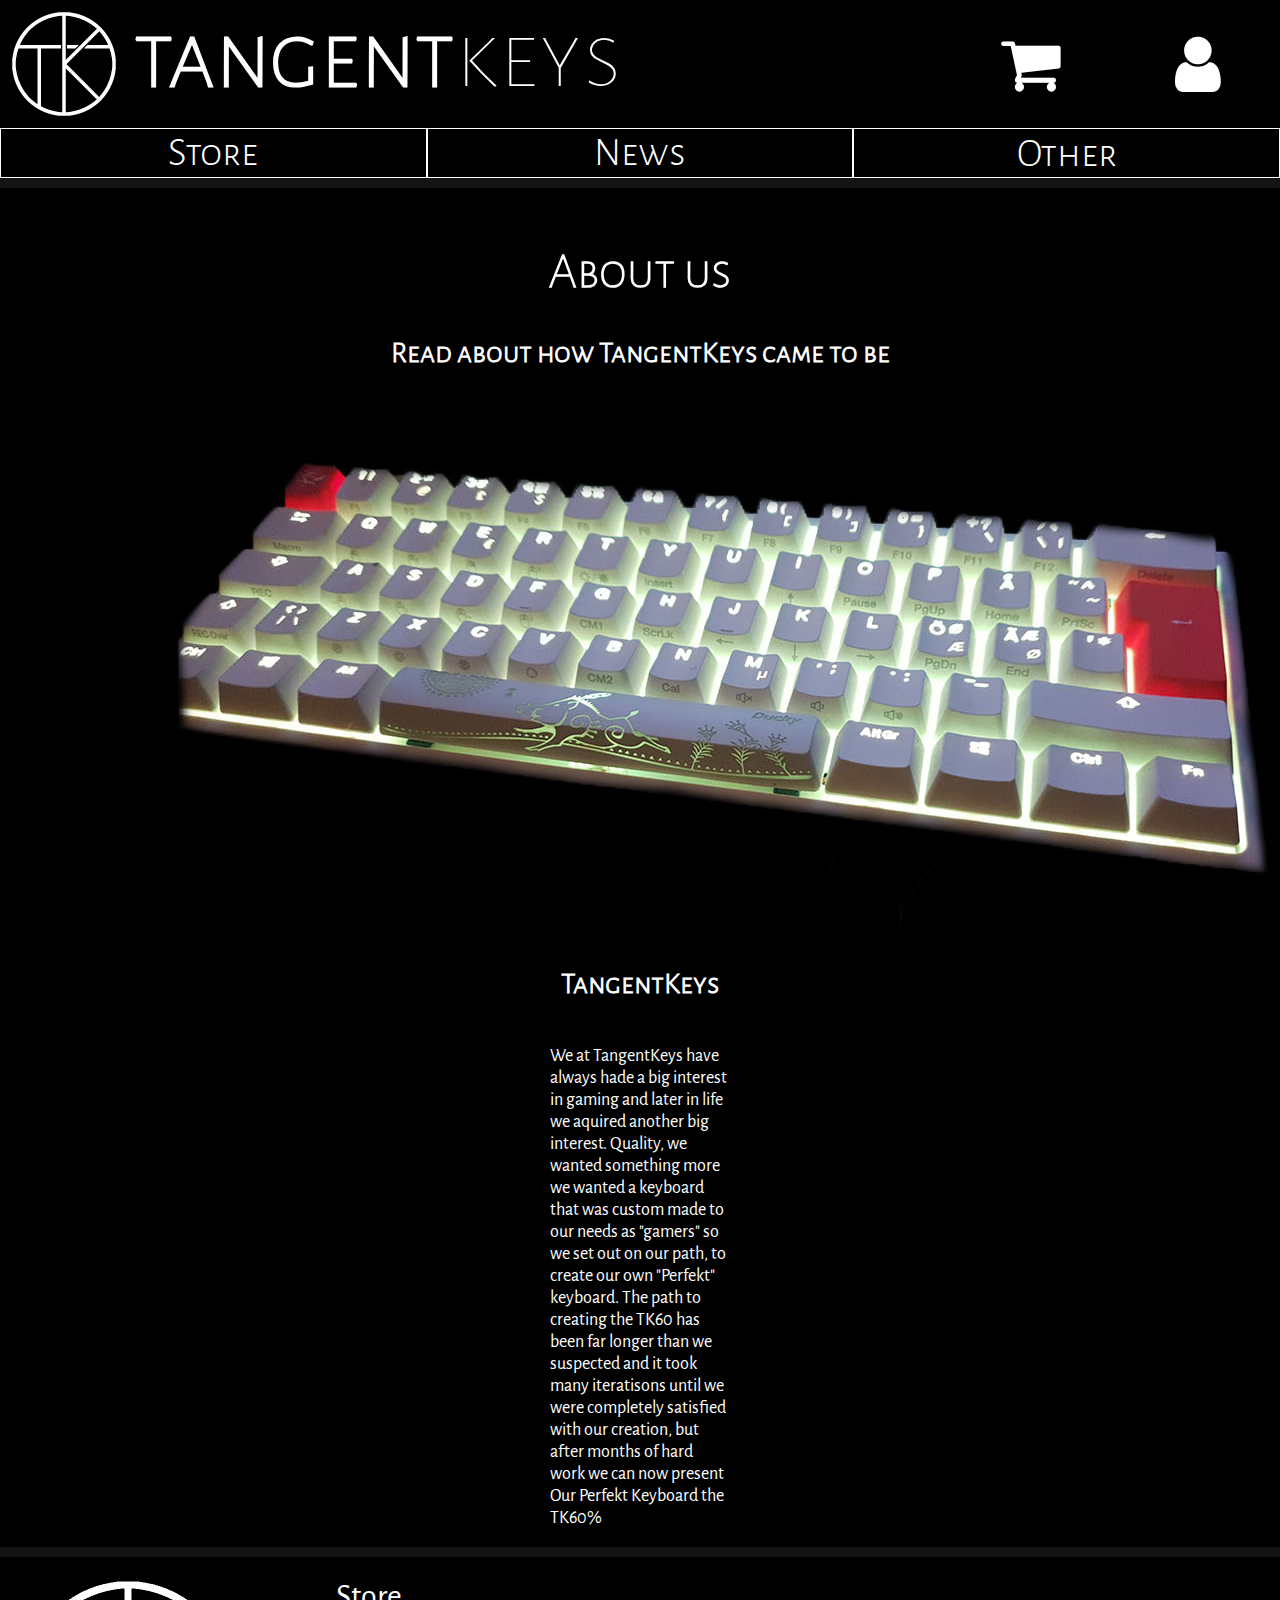
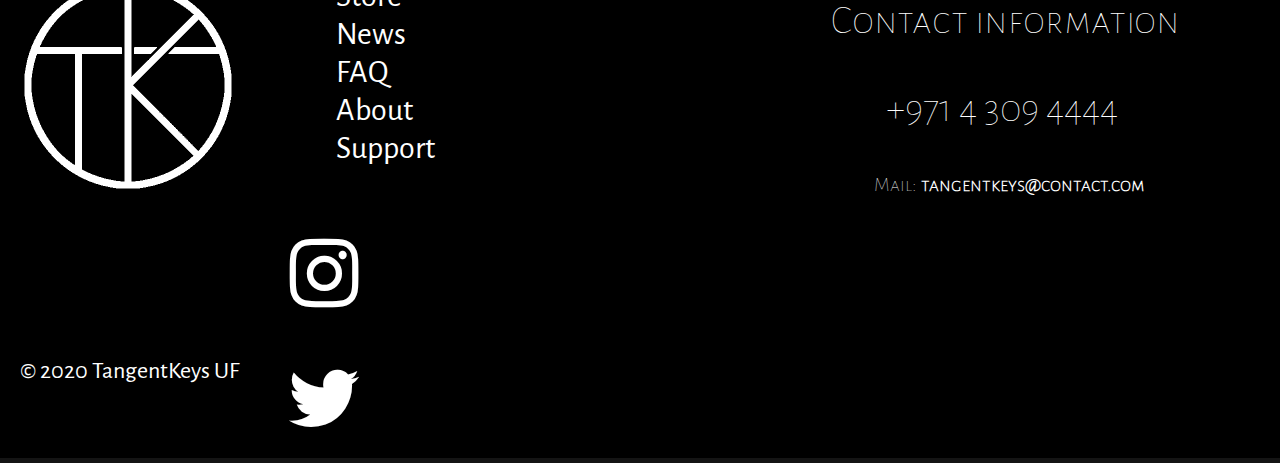
==== about-us.html @ d29b8025 "ygyluyujfv" ====
<!DOCTYPE html>
<html lang="sv">
    <head>
        <meta charset="UTF-8">
        <meta content="Custom made, high quality keyboards" name="keyboard, gaming, 60%, mechanical keyboard">
        <link rel="stylesheet" type="text/css" href="style.css">
        <link rel="stylesheet" href="https://cdnjs.cloudflare.com/ajax/libs/font-awesome/4.7.0/css/font-awesome.min.css">
		<link rel="ICON" href="favicon.ico" type="image/ico">
        <title>News</title>
    </head>
    <body>
		<header>
			<div class="clearfix">
				<a href="index.html">
				<img id="logo" src="tk.gif" alt="TangentKeys logo">
				<span class="name">
					<b>tangent</b>keys
				</span>
				</a>
				<div class="user-navigation">
					<a href="cart-empty.html"><i style="width: 150px" class="fa fa-shopping-cart fa-4x"></i></a>
					<a href="login.html"><i style="width: 100px" class="fa fa-user fa-4x"></i></a>
				</div>
			</div>
			<div class="navmenu">	
				<ul>
					<a href="store.html"><li class="button">Store</li></a>
					<a href ="news.html"><li class="button">News</li></a>
					<div class="dropdown">
						<button class="dropbtn">Other</button>
						<div class="dropdown-content">
							<a href="faq.html">FAQ</a>
							<a href="about-us.html">About</a>
							<a href="support.html">Support</a>
						</div>
					</div>
				</ul>
			</div>
		</header>
		<main>
			<div class="clearfix">
					<h1 class="h1_news">About us</h1>
					<h2>Read about how TangentKeys came to be</h2>
					<a href="product.html"><img id="main_product" src="img3.jpg" alt="två tk60% tangentbord bredvid varandra"></a>
                <div class=about_us_content>
                    <h2>
                        TangentKeys
                    </h2>
                    <p>
                        We at TangentKeys have always hade a big interest in gaming and later in life we aquired another big interest. Quality, we wanted something more
                        we wanted a keyboard that was custom made to our needs as "gamers" so we set out on our path, to create our own "Perfekt" keyboard. The path to creating the TK60
                        has been far longer than we suspected and it took many iteratisons until we were completely satisfied with our creation, but after months of hard work we can now present
                        Our Perfekt Keyboard the TK60% 
                    </p>
                </div>

			</div>
		</main>
		<footer>
			<div class="clearfix">
				<div class="footer_info">
				<p>Contact information</p>
				<p style="padding-left: 55px;">+971 4 309 4444</p>
				<a href="mailto:Tangentkeys@contact.com" class="footer_mail"> Mail: <b>tangentkeys@contact.com</b></a>
			</div>
				<a href="index.html"><img id="footer_logo" src="tk.gif" alt="TangentKeys logo"></a>
				<div class="social-media">
					<a href="https://instagram.com/tangentkeys" target="blank" class="fa fa-instagram fa-5x"></a>
					<a href="https://twitter.com/tangentkeys" target="blank" class="fa fa-twitter fa-5x"></a>
				</div>
				<div class="vertical-menu">
					<a style="margin-top: 20px" href="store.html" class="active">Store</a>
					<a href="news.html">News</a>
					<a href="faq.html">FAQ</a>
					<a href="about-us.html">About</a>
					<a href="support.html">Support</a>

					
				</div>
				<p class="footer_name">
					© 2020 TangentKeys UF
				<p>
			</div>
        </footer>
    </body>
</html>
---- style.css ----
@font-face {
	font-family: Alegreya Sans;
	src: url(AlegreyaSans-Regular.ttf);
}

@font-face {
	font-family: Alegreya Sans SC Thin;
	src: url(AlegreyaSansSC-Thin.ttf);
}

@font-face {
	font-family: Alegreya Sans SC Light;
	src: url(AlegreyaSansSC-Light.ttf);
}

@keyframes in {
	from {
		right: 0%;
	}
	to {
		right: 100%;
	}
}

@keyframes ut {
	from {
		left: 100%;
	}
	to {
		left: 0%;
	}
}

#bildspel {
	  position: relative;
	  width: 100%;
	  height: 1000px;
	  overflow-x: hidden;
	  z-index: -1;
	  pointer-events: none;
}

#bild {
	width: inherit;
	height: inherit;
	position: absolute;
	animation-name: in;
	animation-duration: 1s;
	animation-play-state: paused;
	animation-iteration-count: infinite;
	animation-timing-function: ease-in-out;
	background-image: url('bilder/bildspel/img0.jpg');
	pointer-events: none;
	background-size: contain;
	background-repeat: no-repeat;
}
#nybild {
	width: inherit;
	height: inherit;
	position: absolute;
	animation-name: ut;
	animation-duration: 1s;
	animation-play-state: paused;
	animation-iteration-count: infinite;
	animation-timing-function: ease-in-out;
	background-image: url('bilder/bildspel/img1.jpg');
	pointer-events: none;
	background-size: contain;
	background-repeat: no-repeat;
}

#buttons {
	position: relative;
	z-index: 1;
	width: 100%;
	height: inherit;
	font-size: 200px;
	
}

.fa-chevron-right, .fa-chevron-left {
	position: absolute;
	color: rgba(80, 80, 80, 0.5);
	top: 1em;
}

.fa-chevron-right {
	right: 0%;
}


.fa-chevron-right:hover, .fa-chevron-left:hover, .fa-chevron-down:hover {
	color: white;
}

.fa-chevron-left {
	left: 0%;
}

.user-navigation {
	float: right;
	margin-top: 12px;
	margin-right: 12px;
}

.dropbtn {
	font-family: Alegreya Sans SC Light;
	background-color: black;
	color: white;
	font-size: 2.5em;
	border: none;
	width: 100%;
	box-sizing: border-box;
	border: 1px solid white;
	transition-duration: 0.4s;
	height: 50px;
}

.dropdown {
  position: relative;
  display: inline-block;
  width: 33.33%;
  z-index: 1;
  top: 0px;
}

.dropdown-content {
  visibility: hidden;
  width: 100%;
  position: absolute;
  background-color: rgba(0, 0, 0, 0);
  top: 0%;
  z-index: -1;
  transition-duration: 0.2s;
}

.dropdown-content a {
  color: black;
  padding: 12px 16px;
  text-decoration: none;
  display: block;
}

.dropdown-content a:hover {
	background-color: black;
	color: white;
}

.dropdown:hover .dropdown-content {
	visibility: visible;
	transition-duration: 0.2s;
	top: 100%;
	background-color: #f1f1f1;
	z-index: -1;
}

.dropbtn:hover + .dropdown-content a {
	color: black;
	transition-duration: 0.2s;
}

.dropdown:hover .dropbtn {
	background-color: white;
	color: black;
	box-sizing: border-box;
	border: 1px solid black;
}

ul {
	list-style-type: none;
	margin: 0;
	padding: 0;
}

li {
    display: inline;
    user-select: none;
}

.vertical-menu {
	display: inline;
	margin: 0;
}

.vertical-menu a {
	display: block;
	text-decoration: none;
	color: white;
	font-size: 2em;
	width: 500px;
}
.vertical-menu a:hover{
	text-decoration: underline;
}

.footer_name {
	font-size: 1.5em;
	margin-left: 20px;
	float: left;
	clear: left;
}

.footer-links {
	float: left; 
	width: 30%;
	margin-left: 15px;
}

.info {
	background-color: black;
	height: 320px;
}

.fa {
	padding: 20px;
	font-size: 10px;
	width: 200px;
	text-align: center;
	text-decoration: none;
	transition-duration: 0.4s;
}

.fa-twitter:hover, .fa-instagram:hover, .fa-shopping-cart:hover, .fa-user:hover {
	color: black;
	background-color: white;
}

.fa-twitter {
	background: black;
	color: white;
	width: 80px;
	float: right;
	clear: none;
	margin-right: 70%;
	margin-top: 5px;
}

.fa-instagram {
	background: black;
	color: white;
	width: 80px; 
	float: right;
	clear: none;
	margin-right: 70%;
}

.h1_news {
	font-family: Alegreya Sans SC Thin;
	color: white;
	text-align: center;
	padding-top: 20px;
	font-size: 50px;
}
.h1_login {
	font-family: Alegreya Sans SC thin;
	color: white;
	text-align: center;
	font-size: 34px;
	margin-top: -10px;
}

h2 {
	color: white;
	text-align: center;
	font-family: Alegreya Sans SC Light;
	font-size: 30px;
	padding-top: 0px;
}
.body_text {
	font-family: Alegreya Sans SC Light;
	text-align: left;
	font-size: 24px;
	margin-left: 500px;
	margin-right: 500px;

}

html {
	
}

body {
	max-width: 1920px;
	margin: 0 auto;
	background-color: #141414;
	font-family: Alegreya Sans;
}

footer {
	padding-top: 10px;
	padding-bottom: 5px;
	clear: both;
}

main {
	padding-top: 10px;
	text-align: center;
}

#logo {
	float: left;
	height: 128px;
}

#footer_logo {
	float: left;
	height: 256px;
	padding-right: 80px;
}
.footer_info {
	font-size: 40px;
	font-family: Alegreya Sans SC Thin;
	float: Right;
	padding-right: 100px;
}
.footer_mail {
	font-size: 20px;
	font-family: Alegreya Sans SC Thin;
	float: Right;
	clear: left;
	padding-right: 10%;
}

.FAQ_text {
	text-align: left;
	margin-left: 600px;
}

.FAQ_text h3{
	color: lightblue;
	margin-bottom: -10px;
	text-align: left;
}

.FAQ_text a:hover{
	text-decoration: underline;
	color: #ffc107;
	font-weight: bold;
}

.name {
	position: relative;
	font-size: 6em;
	font-family: Alegreya Sans SC Thin;
	padding-left: 5px;
}

.clearfix a {
	text-decoration: none;
	color: white;
}

.clearfix {
	overflow: auto;
	color: white;
	background-color: black;
}

.creat_account_menu {
	overflow: auto;
	color: #fff;
	background-color: #000;
	width: 320px;
	height: 650px;
	top: 60%;
	left: 42%;
	position: relative;
}

.creat_account_menu input{
	width: 80%;
	margin-bottom: 20px;
}
.creat_account_menu p {
	text-align: left;
	padding-left: 30px;
	font-size: 20px;
	margin-bottom: 0px;
	font-family: Alegreya Sans SC thin;
	font-weight: bold;
	color: white;
}

.creat_account_menu input[type="text"], input[type="password"] {
	border: none;
	border-bottom: 1px solid #fff;
	background: transparent;
	outline: none;
	height: 30px;
	font-size: 16px;
}

.creat_account_menu input[type="submit"] {
	border: none;
	outline: none;
	height: 30px;
	background: #fb2525;
	color: #fff;
	font-size: 18px;
	border-radius: 20px;
}

.creat_account_menu input[type="submit"]:hover {
	cursor: pointer;
}

.creat_account_menu a {
	text-decoration: none;
	font-size: 15px;
	line-height: 20px;
	color: darkgrey;
	text-align: center;
}

.creat_account_menu a:hover {
	color: #ffc107;
}

.login_menu {
	overflow: auto;
	color: #fff;
	background-color: #000;
	width: 320px;
	height: 440px;
	top: 60%;
	left: 42%;
	position: relative;
}
.login_menu p {
	text-align: left;
	padding-left: 30px;
	font-size: 20px;
	margin-bottom: 0px;
	font-family: Alegreya Sans SC thin;
	font-weight: bold;
	color: white;
}

.login_menu input {
	width: 80%;
	margin-bottom: 20px;
}

.login_menu input[type="text"], input[type="password"] {
	border: none;
	border-bottom: 1px solid #fff;
	background: transparent;
	outline: none;
	height: 30px;
	font-size: 16px;
}

.login_menu input[type="submit"] {
	border: none;
	outline: none;
	height: 30px;
	background: #fb2525;
	color: #fff;
	font-size: 18px;
	border-radius: 20px;
}

.login_box input[type="submit"]:hover {
	cursor: pointer;
}

.login_menu a {
	text-decoration: none;
	font-size: 15px;
	line-height: 20px;
	color: darkgrey;
	text-align: center;
}

.login_menu a:hover {
	color: #ffc107;
}

.avatar {
	width: 100px;
	height: 100px;
	border-radius: 50%;
	position: relative;
	top: -50px;
	left: calc(50%-50px);
}

.button {
	float: left;
	width: 33.33%;
	color: white;
	background-color: black;
	text-align: center;
	box-sizing: border-box;
	border: 1px solid white;
	font-size: 2.5em;
	font-family: Alegreya Sans SC Light;
	transition-duration: 0.4s;
}

.button:hover {
	color: black;
	background-color: white;
	box-sizing: border-box;
	border: 1px solid black;
}

.about_us_content p {
	float: left;
	text-align: left;
	margin-left: 550px;
	margin-right: 550px;
	font-size: 18px;
}
.navmenu:after {
	content: "";
	display: table;
	clear: both;
}

.add-to-cart-button {
	font-size: 3em;
	background-color: darkgreen;
	color: greenyellow;
	font-family: Alegreya Sans SC;
	border: 0px;
	transition-duration: 0s;
}

.add-to-cart-button:hover {
	background-color: green;
	cursor: pointer;
}

.fa-cart-plus {
	padding: 5px;
}
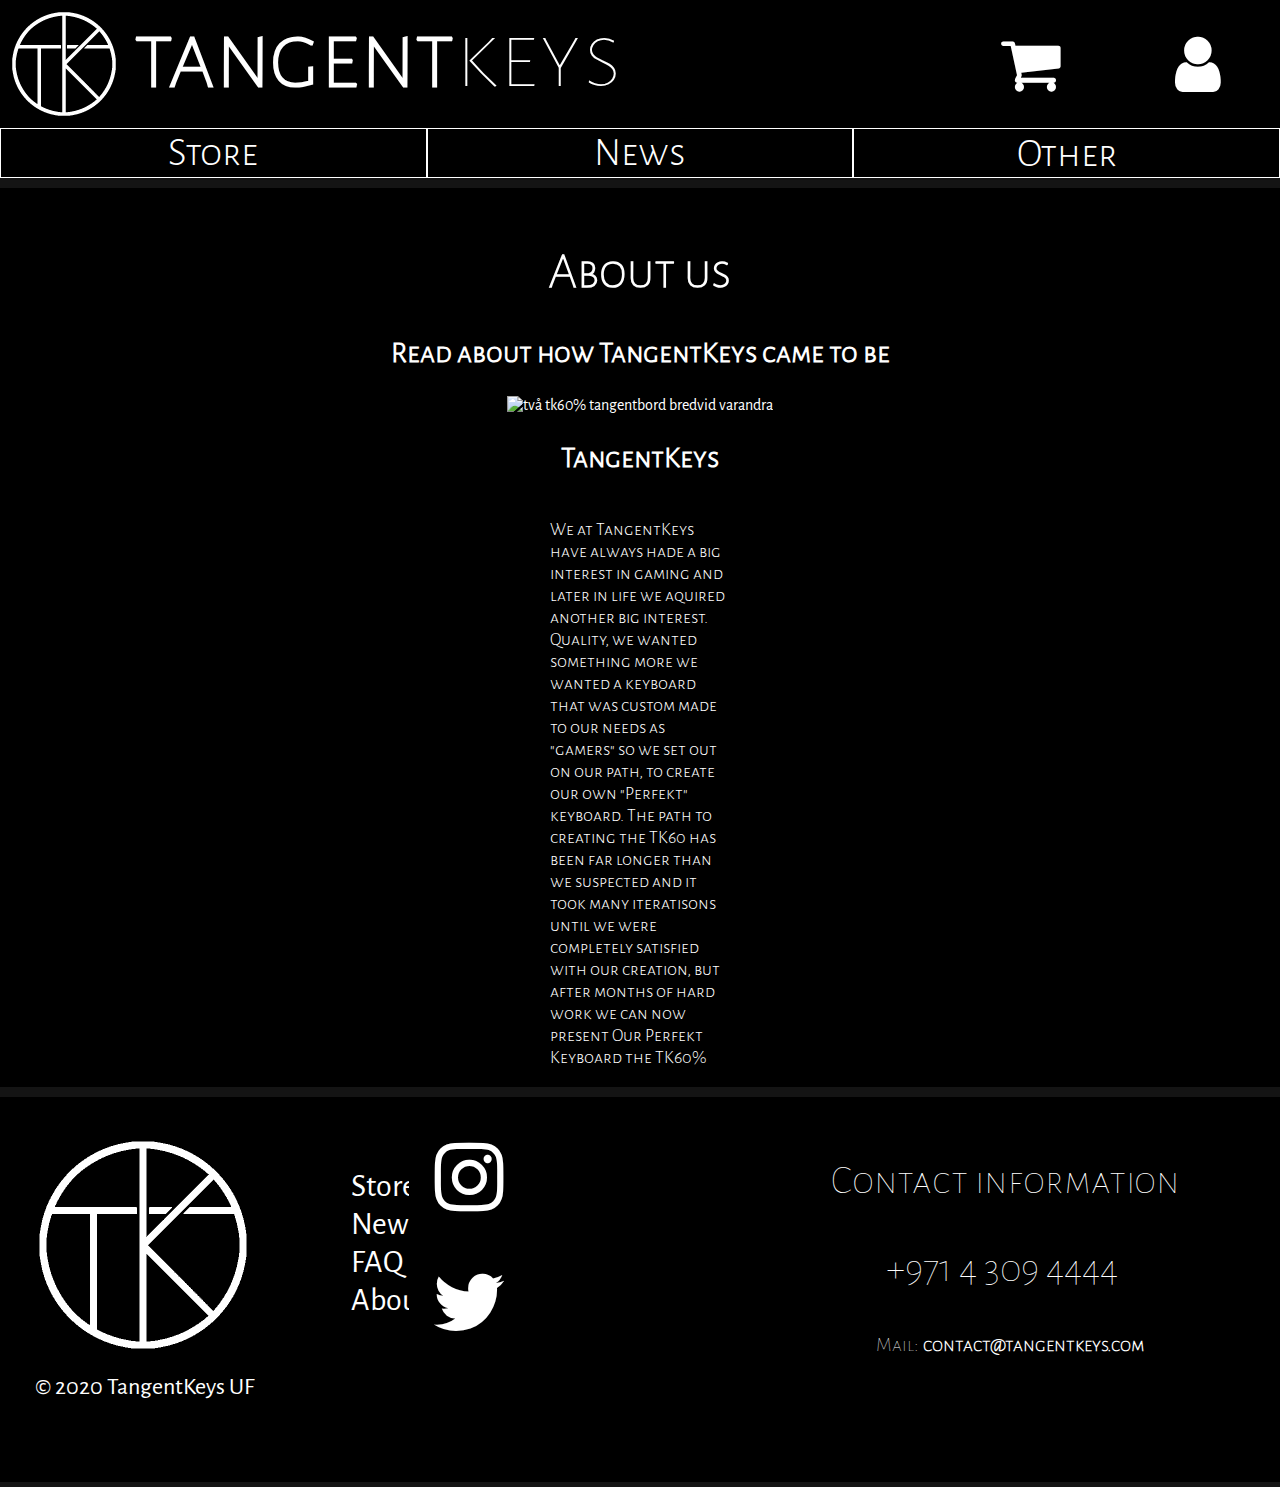
==== commit 986b7d72: "added final header and footer to all pages" ====
--- a/about-us.html
+++ b/about-us.html
@@ -9,7 +9,7 @@
         <title>News</title>
     </head>
     <body>
-		<header>
+        <header>
 			<div class="clearfix">
 				<a href="index.html">
 				<img id="logo" src="tk.gif" alt="TangentKeys logo">
@@ -31,12 +31,11 @@
 						<div class="dropdown-content">
 							<a href="faq.html">FAQ</a>
 							<a href="about-us.html">About</a>
-							<a href="support.html">Support</a>
 						</div>
 					</div>
 				</ul>
 			</div>
-		</header>
+        </header>
 		<main>
 			<div class="clearfix">
 					<h1 class="h1_news">About us</h1>
@@ -56,31 +55,28 @@
 
 			</div>
 		</main>
-		<footer>
-			<div class="clearfix">
-				<div class="footer_info">
-				<p>Contact information</p>
-				<p style="padding-left: 55px;">+971 4 309 4444</p>
-				<a href="mailto:Tangentkeys@contact.com" class="footer_mail"> Mail: <b>tangentkeys@contact.com</b></a>
-			</div>
-				<a href="index.html"><img id="footer_logo" src="tk.gif" alt="TangentKeys logo"></a>
-				<div class="social-media">
+        <footer>
+			<div id="footer-wrapper" class="clearfix">
+				<div class="footer-links">
+					<a href="index.html"><img id="footer_logo" src="tk.gif" alt="TangentKeys logo"></a>
+					<span class="footer_name">© 2020 TangentKeys UF</span>
+					<span class="vertical-menu">
+						<a style="margin-top: 50px" href="store.html" class="active">Store</a>
+						<a href="news.html">News</a>
+						<a href="faq.html">FAQ</a>
+						<a href="about-us.html">About</a>
+					</span>
+				</div>
+				<div class="footer-links">
 					<a href="https://instagram.com/tangentkeys" target="blank" class="fa fa-instagram fa-5x"></a>
 					<a href="https://twitter.com/tangentkeys" target="blank" class="fa fa-twitter fa-5x"></a>
 				</div>
-				<div class="vertical-menu">
-					<a style="margin-top: 20px" href="store.html" class="active">Store</a>
-					<a href="news.html">News</a>
-					<a href="faq.html">FAQ</a>
-					<a href="about-us.html">About</a>
-					<a href="support.html">Support</a>
-
-					
+				<div class="footer_info">
+					<p>Contact information</p>
+					<p style="padding-left: 55px;">+971 4 309 4444</p>
+					<a href="mailto:Tangentkeys@contact.com" class="footer_mail"> Mail: <b>contact@tangentkeys.com</b></a>
 				</div>
-				<p class="footer_name">
-					© 2020 TangentKeys UF
-				<p>
 			</div>
-        </footer>
+		</footer>
     </body>
 </html>--- a/style.css
+++ b/style.css
@@ -31,10 +31,19 @@
 	}
 }
 
+#slideshow-wrapper:hover {
+	cursor: pointer;
+	text-decoration: underline;
+}
+
+#slideshow-wrapper {
+	height: 800px;
+}
+
 #bildspel {
 	  position: relative;
 	  width: 100%;
-	  height: 1000px;
+	  height: 800px;
 	  overflow-x: hidden;
 	  z-index: -1;
 	  pointer-events: none;
@@ -71,6 +80,7 @@
 
 #buttons {
 	position: relative;
+	top: 80px;
 	z-index: 1;
 	width: 100%;
 	height: inherit;
@@ -82,6 +92,7 @@
 	position: absolute;
 	color: rgba(80, 80, 80, 0.5);
 	top: 1em;
+	cursor: pointer;
 }
 
 .fa-chevron-right {
@@ -189,7 +200,7 @@
 	font-size: 2em;
 	width: 500px;
 }
-.vertical-menu a:hover{
+.vertical-menu a:hover, #back-to-shopping:hover{
 	text-decoration: underline;
 }
 
@@ -267,7 +278,7 @@
 	padding-top: 0px;
 }
 .body_text {
-	font-family: Alegreya Sans SC Light;
+	font-family: Alegreya Sans;
 	text-align: left;
 	font-size: 24px;
 	margin-left: 500px;
@@ -290,6 +301,11 @@
 	padding-top: 10px;
 	padding-bottom: 5px;
 	clear: both;
+}
+
+#footer-wrapper {
+	padding-bottom: 80px; 
+	padding-top: 20px;
 }
 
 main {
@@ -508,6 +524,7 @@
 .about_us_content p {
 	float: left;
 	text-align: left;
+	font-family: Alegreya Sans SC Light;
 	margin-left: 550px;
 	margin-right: 550px;
 	font-size: 18px;
@@ -518,7 +535,7 @@
 	clear: both;
 }
 
-.add-to-cart-button {
+#add-to-cart-button {
 	font-size: 3em;
 	background-color: darkgreen;
 	color: greenyellow;
@@ -527,7 +544,7 @@
 	transition-duration: 0s;
 }
 
-.add-to-cart-button:hover {
+#add-to-cart-button:hover {
 	background-color: green;
 	cursor: pointer;
 }
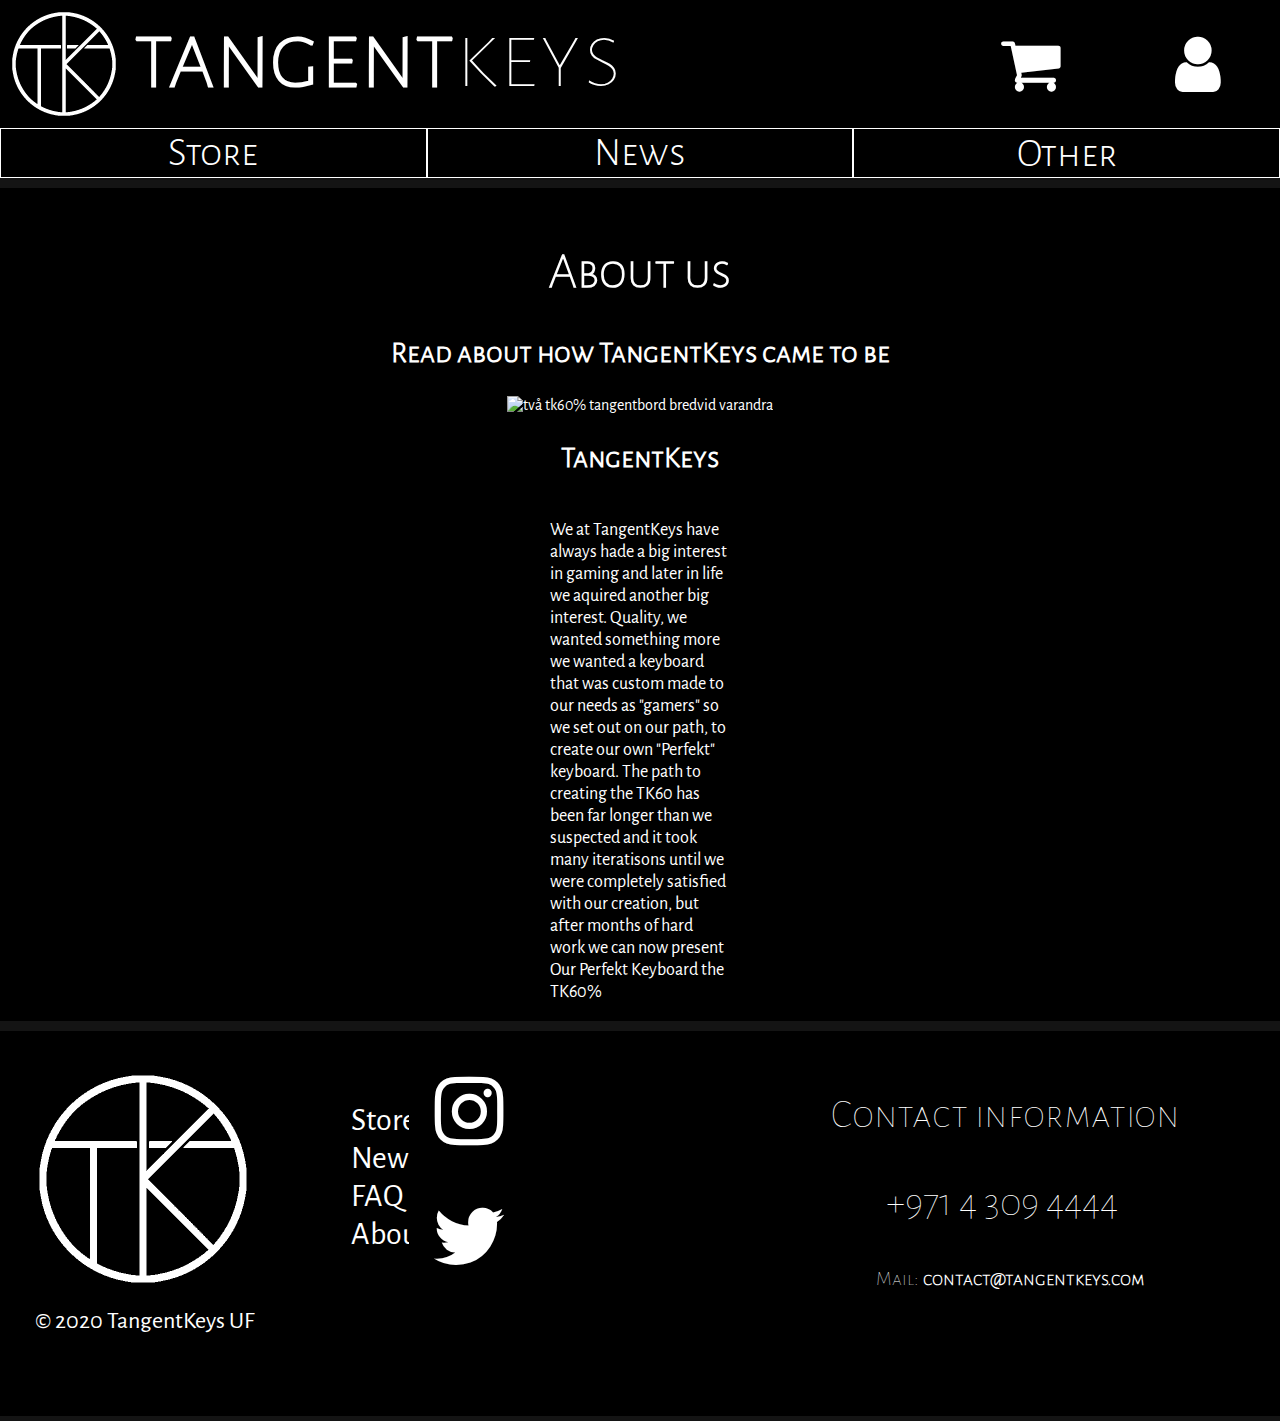
==== commit 5688c587: "solved various validator issues" ====
--- a/about-us.html
+++ b/about-us.html
@@ -1,5 +1,5 @@
 <!DOCTYPE html>
-<html lang="sv">
+<html lang="en">
     <head>
         <meta charset="UTF-8">
         <meta content="Custom made, high quality keyboards" name="keyboard, gaming, 60%, mechanical keyboard">
@@ -24,16 +24,16 @@
 			</div>
 			<div class="navmenu">	
 				<ul>
-					<a href="store.html"><li class="button">Store</li></a>
-					<a href ="news.html"><li class="button">News</li></a>
-					<div class="dropdown">
-						<button class="dropbtn">Other</button>
-						<div class="dropdown-content">
-							<a href="faq.html">FAQ</a>
-							<a href="about-us.html">About</a>
-						</div>
+					<li class="button" onclick="location.href='store.html'">Store</li>
+					<li class="button" onclick="location.href='news.html'">News</li>
+				</ul>
+				<div class="dropdown">
+					<button class="dropbtn">Other</button>
+					<div class="dropdown-content">
+						<a href="faq.html">FAQ</a>
+						<a href="about-us.html">About</a>
 					</div>
-				</ul>
+				</div>
 			</div>
         </header>
 		<main>
--- a/style.css
+++ b/style.css
@@ -519,12 +519,12 @@
 	background-color: white;
 	box-sizing: border-box;
 	border: 1px solid black;
+	cursor: pointer;
 }
 
 .about_us_content p {
 	float: left;
 	text-align: left;
-	font-family: Alegreya Sans SC Light;
 	margin-left: 550px;
 	margin-right: 550px;
 	font-size: 18px;
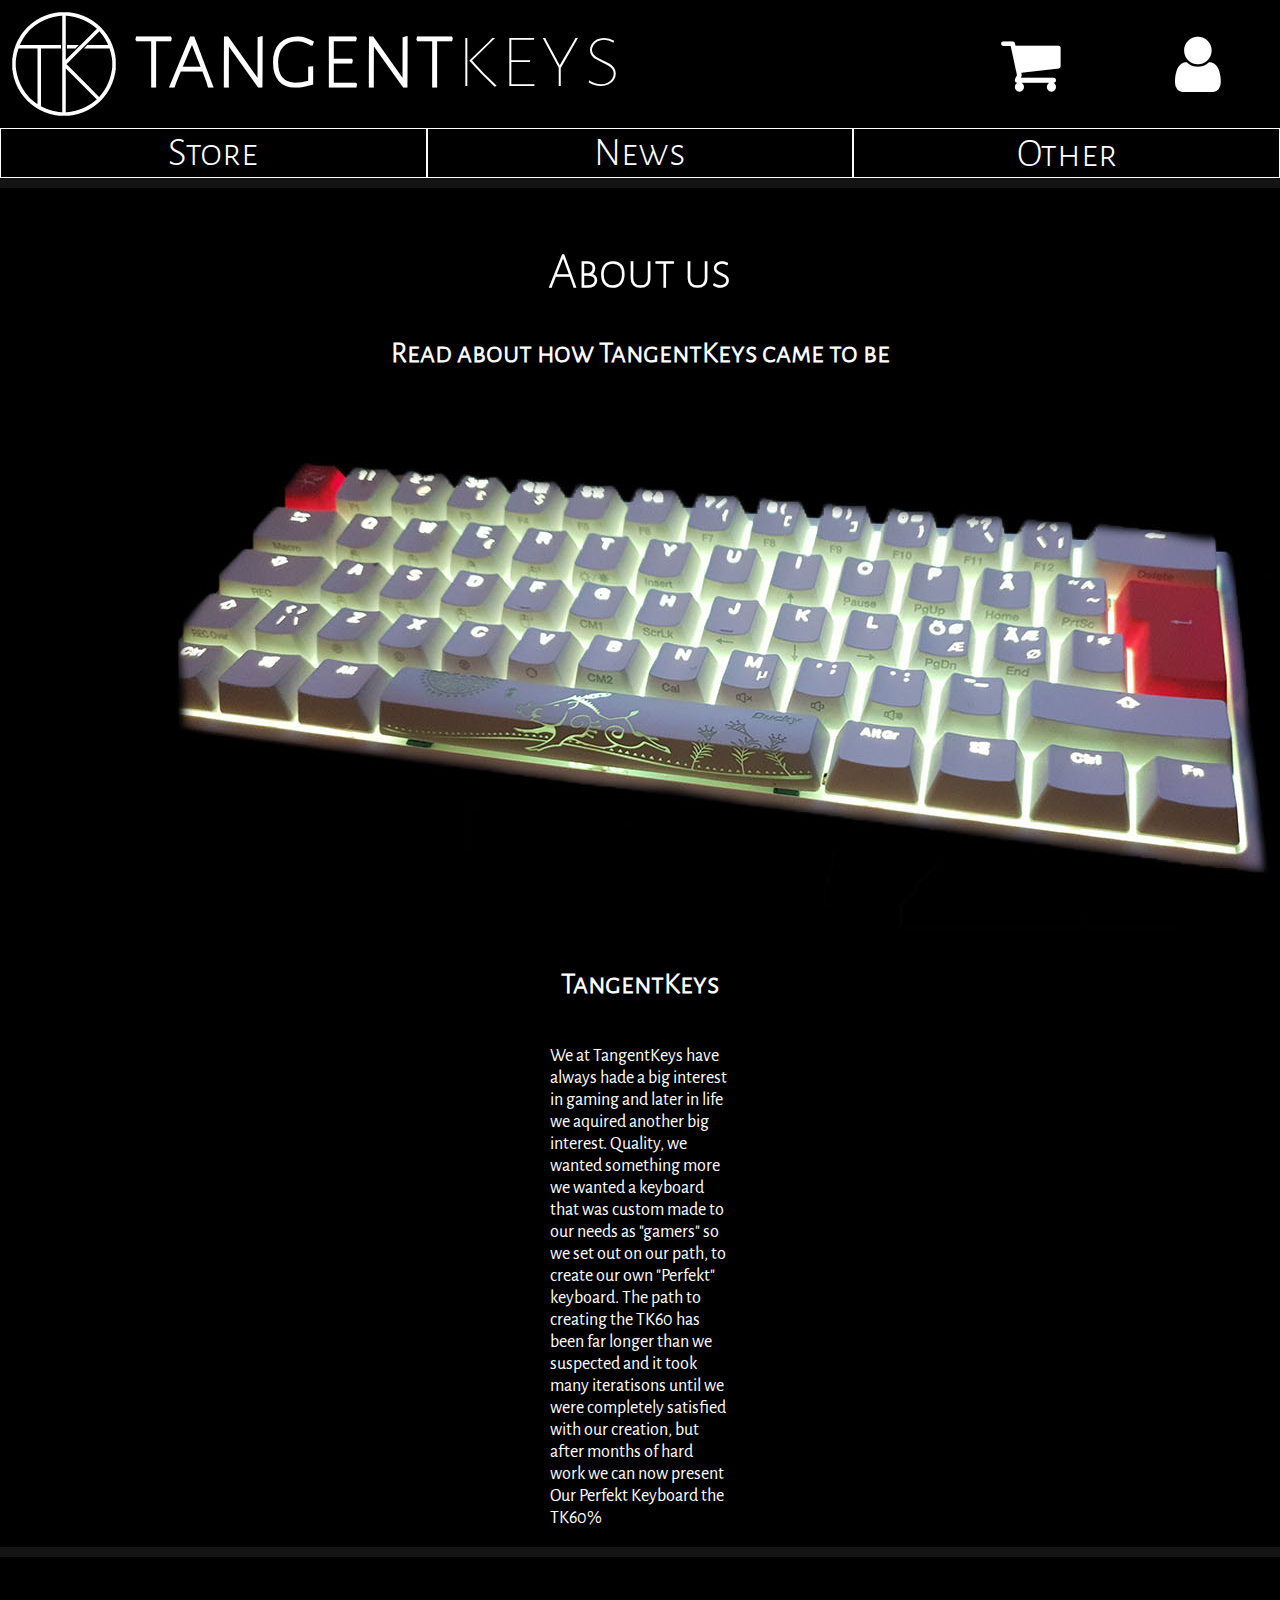
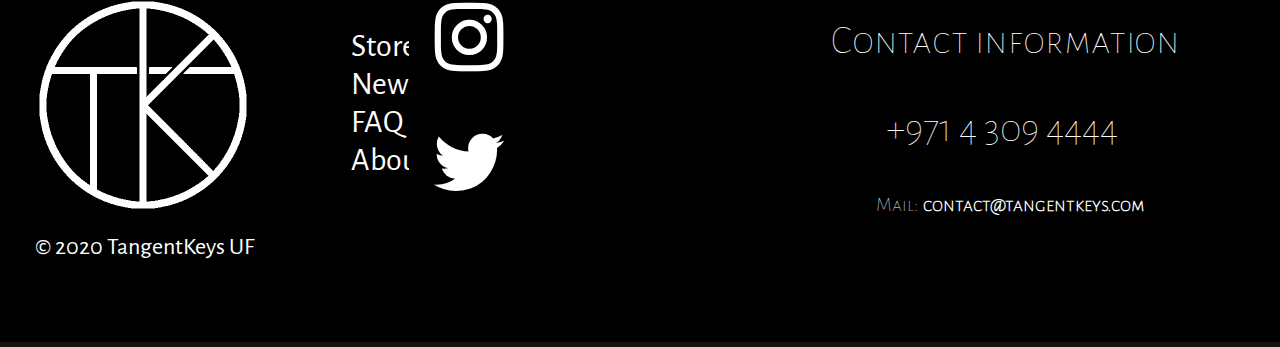
==== commit 2d2a5372: "added folders" ====
--- a/about-us.html
+++ b/about-us.html
@@ -3,16 +3,16 @@
     <head>
         <meta charset="UTF-8">
         <meta content="Custom made, high quality keyboards" name="keyboard, gaming, 60%, mechanical keyboard">
-        <link rel="stylesheet" type="text/css" href="style.css">
+        <link rel="stylesheet" type="text/css" href="css/style.css">
         <link rel="stylesheet" href="https://cdnjs.cloudflare.com/ajax/libs/font-awesome/4.7.0/css/font-awesome.min.css">
-		<link rel="ICON" href="favicon.ico" type="image/ico">
-        <title>News</title>
+		<link rel="ICON" href="bilder/favicon.ico" type="image/ico">
+        <title>TangentKeys</title>
     </head>
     <body>
         <header>
 			<div class="clearfix">
 				<a href="index.html">
-				<img id="logo" src="tk.gif" alt="TangentKeys logo">
+				<img id="logo" src="bilder/tk.gif" alt="TangentKeys logo">
 				<span class="name">
 					<b>tangent</b>keys
 				</span>
@@ -40,7 +40,7 @@
 			<div class="clearfix">
 					<h1 class="h1_news">About us</h1>
 					<h2>Read about how TangentKeys came to be</h2>
-					<a href="product.html"><img id="main_product" src="img3.jpg" alt="två tk60% tangentbord bredvid varandra"></a>
+					<a href="product.html"><img id="main_product" src="bilder/bildspel/img3.jpg" alt="två tk60% tangentbord bredvid varandra"></a>
                 <div class=about_us_content>
                     <h2>
                         TangentKeys
@@ -58,7 +58,7 @@
         <footer>
 			<div id="footer-wrapper" class="clearfix">
 				<div class="footer-links">
-					<a href="index.html"><img id="footer_logo" src="tk.gif" alt="TangentKeys logo"></a>
+					<a href="index.html"><img id="footer_logo" src="bilder/tk.gif" alt="TangentKeys logo"></a>
 					<span class="footer_name">© 2020 TangentKeys UF</span>
 					<span class="vertical-menu">
 						<a style="margin-top: 50px" href="store.html" class="active">Store</a>
--- a/css/style.css
+++ b/css/style.css
@@ -0,0 +1,541 @@
+@font-face {
+	font-family: Alegreya Sans;
+	src: url(../typsnitt/AlegreyaSans-Regular.ttf);
+}
+
+@font-face {
+	font-family: Alegreya Sans SC Thin;
+	src: url(../typsnitt/AlegreyaSansSC-Thin.ttf);
+}
+
+@font-face {
+	font-family: Alegreya Sans SC Light;
+	src: url(../typsnitt/AlegreyaSansSC-Light.ttf);
+}
+
+@keyframes in {
+	from {
+		right: 0%;
+	}
+	to {
+		right: 100%;
+	}
+}
+
+@keyframes ut {
+	from {
+		left: 100%;
+	}
+	to {
+		left: 0%;
+	}
+}
+
+#slideshow-wrapper:hover {
+	cursor: pointer;
+	text-decoration: underline;
+}
+
+#slideshow-wrapper {
+	height: 800px;
+}
+
+#bildspel {
+	  position: relative;
+	  width: 100%;
+	  height: 800px;
+	  overflow-x: hidden;
+	  z-index: -1;
+	  pointer-events: none;
+}
+
+#bild {
+	width: inherit;
+	height: inherit;
+	position: absolute;
+	animation-name: in;
+	animation-duration: 1s;
+	animation-play-state: paused;
+	animation-iteration-count: infinite;
+	animation-timing-function: ease-in-out;
+	background-image: url('../bilder/bildspel/img0.jpg');
+	pointer-events: none;
+	background-size: contain;
+	background-repeat: no-repeat;
+}
+#nybild {
+	width: inherit;
+	height: inherit;
+	position: absolute;
+	animation-name: ut;
+	animation-duration: 1s;
+	animation-play-state: paused;
+	animation-iteration-count: infinite;
+	animation-timing-function: ease-in-out;
+	background-image: url('../bilder/bildspel/img1.jpg');
+	pointer-events: none;
+	background-size: contain;
+	background-repeat: no-repeat;
+}
+
+#buttons {
+	position: relative;
+	top: 80px;
+	z-index: 1;
+	width: 100%;
+	height: inherit;
+	font-size: 200px;
+	
+}
+
+.fa-chevron-right, .fa-chevron-left {
+	position: absolute;
+	color: rgba(80, 80, 80, 0.5);
+	top: 1em;
+	cursor: pointer;
+}
+
+.fa-chevron-right {
+	right: 0%;
+}
+
+
+.fa-chevron-right:hover, .fa-chevron-left:hover, .fa-chevron-down:hover {
+	color: white;
+}
+
+.fa-chevron-left {
+	left: 0%;
+}
+
+.user-navigation {
+	float: right;
+	margin-top: 12px;
+	margin-right: 12px;
+}
+
+.dropbtn {
+	font-family: "Alegreya Sans SC Light";
+	background-color: black;
+	color: white;
+	font-size: 2.5em;
+	border: none;
+	width: 100%;
+	box-sizing: border-box;
+	border: 1px solid white;
+	transition-duration: 0.4s;
+	height: 50px;
+}
+
+.dropdown {
+  position: relative;
+  display: inline-block;
+  width: 33.33%;
+  z-index: 1;
+  top: 0px;
+}
+
+.dropdown-content {
+  visibility: hidden;
+  width: 100%;
+  position: absolute;
+  background-color: rgba(0, 0, 0, 0);
+  top: 0%;
+  z-index: -1;
+  transition-duration: 0.2s;
+}
+
+.dropdown-content a {
+  color: black;
+  padding: 12px 16px;
+  text-decoration: none;
+  display: block;
+}
+
+.dropdown-content a:hover {
+	background-color: black;
+	color: white;
+}
+
+.dropdown:hover .dropdown-content {
+	visibility: visible;
+	transition-duration: 0.2s;
+	top: 100%;
+	background-color: #f1f1f1;
+	z-index: -1;
+}
+
+.dropbtn:hover + .dropdown-content a {
+	color: black;
+	transition-duration: 0.2s;
+}
+
+.dropdown:hover .dropbtn {
+	background-color: white;
+	color: black;
+	box-sizing: border-box;
+	border: 1px solid black;
+}
+
+ul {
+	list-style-type: none;
+	margin: 0;
+	padding: 0;
+}
+
+li {
+    display: inline;
+    user-select: none;
+}
+
+.vertical-menu {
+	display: inline;
+	margin: 0;
+}
+
+.vertical-menu a {
+	display: block;
+	text-decoration: none;
+	color: white;
+	font-size: 2em;
+	width: 500px;
+}
+.vertical-menu a:hover, #back-to-shopping:hover{
+	text-decoration: underline;
+}
+
+.footer_name {
+	font-size: 1.5em;
+	margin-left: 20px;
+	float: left;
+	clear: left;
+}
+
+.footer-links {
+	float: left; 
+	width: 30%;
+	margin-left: 15px;
+}
+
+.info {
+	background-color: black;
+	height: 320px;
+}
+
+.fa {
+	padding: 20px;
+	font-size: 10px;
+	width: 200px;
+	text-align: center;
+	text-decoration: none;
+	transition-duration: 0.4s;
+}
+
+.fa-twitter:hover, .fa-instagram:hover, .fa-shopping-cart:hover, .fa-user:hover {
+	color: black;
+	background-color: white;
+}
+
+.fa-twitter {
+	background: black;
+	color: white;
+	width: 80px;
+	float: right;
+	clear: none;
+	margin-right: 70%;
+	margin-top: 5px;
+}
+
+.fa-instagram {
+	background: black;
+	color: white;
+	width: 80px; 
+	float: right;
+	clear: none;
+	margin-right: 70%;
+}
+
+.h1_news {
+	font-family: "Alegreya Sans SC Thin";
+	color: white;
+	text-align: center;
+	padding-top: 20px;
+	font-size: 50px;
+}
+.h1_login {
+	font-family: "Alegreya Sans SC thin";
+	color: white;
+	text-align: center;
+	font-size: 34px;
+	margin-top: -10px;
+}
+
+h2 {
+	color: white;
+	text-align: center;
+	font-family: "Alegreya Sans SC Light";
+	font-size: 30px;
+	padding-top: 0px;
+}
+.body_text {
+	font-family: "Alegreya Sans";
+	text-align: left;
+	font-size: 24px;
+	margin-left: 500px;
+	margin-right: 500px;
+
+}
+
+body {
+	max-width: 1920px;
+	margin: 0 auto;
+	background-color: #141414;
+	font-family: "Alegreya Sans";
+}
+
+footer {
+	padding-top: 10px;
+	padding-bottom: 5px;
+	clear: both;
+}
+
+#footer-wrapper {
+	padding-bottom: 80px; 
+	padding-top: 20px;
+}
+
+main {
+	padding-top: 10px;
+	text-align: center;
+}
+
+#logo {
+	float: left;
+	height: 128px;
+}
+
+#footer_logo {
+	float: left;
+	height: 256px;
+	padding-right: 80px;
+}
+.footer_info {
+	font-size: 40px;
+	font-family: "Alegreya Sans SC Thin";
+	float: Right;
+	padding-right: 100px;
+}
+.footer_mail {
+	font-size: 20px;
+	font-family: "Alegreya Sans SC Thin";
+	float: Right;
+	clear: left;
+	padding-right: 10%;
+}
+
+.FAQ_text {
+	text-align: left;
+	margin-left: 600px;
+}
+
+.FAQ_text h3{
+	color: lightblue;
+	margin-bottom: -10px;
+	text-align: left;
+}
+
+.FAQ_text a:hover{
+	text-decoration: underline;
+	color: #ffc107;
+	font-weight: bold;
+}
+
+.name {
+	position: relative;
+	font-size: 6em;
+	font-family: "Alegreya Sans SC Thin";
+	padding-left: 5px;
+}
+
+.clearfix a {
+	text-decoration: none;
+	color: white;
+}
+
+.clearfix {
+	overflow: auto;
+	color: white;
+	background-color: black;
+}
+
+.creat_account_menu {
+	overflow: auto;
+	color: #fff;
+	background-color: #000;
+	width: 320px;
+	height: 650px;
+	top: 60%;
+	left: 42%;
+	position: relative;
+}
+
+.creat_account_menu input{
+	width: 80%;
+	margin-bottom: 20px;
+}
+.creat_account_menu p {
+	text-align: left;
+	padding-left: 30px;
+	font-size: 20px;
+	margin-bottom: 0px;
+	font-family: "Alegreya Sans SC thin";
+	font-weight: bold;
+	color: white;
+}
+
+.creat_account_menu input[type="text"], input[type="password"] {
+	border: none;
+	border-bottom: 1px solid #fff;
+	background: transparent;
+	outline: none;
+	height: 30px;
+	font-size: 16px;
+}
+
+.creat_account_menu input[type="submit"] {
+	border: none;
+	outline: none;
+	height: 30px;
+	background: #fb2525;
+	color: #fff;
+	font-size: 18px;
+	border-radius: 20px;
+}
+
+.creat_account_menu input[type="submit"]:hover {
+	cursor: pointer;
+}
+
+.creat_account_menu a {
+	text-decoration: none;
+	font-size: 15px;
+	line-height: 20px;
+	color: darkgrey;
+	text-align: center;
+}
+
+.creat_account_menu a:hover {
+	color: #ffc107;
+}
+
+.login_menu {
+	overflow: auto;
+	color: #fff;
+	background-color: #000;
+	width: 320px;
+	height: 440px;
+	top: 60%;
+	left: 42%;
+	position: relative;
+}
+.login_menu p {
+	text-align: left;
+	padding-left: 30px;
+	font-size: 20px;
+	margin-bottom: 0px;
+	font-family: "Alegreya Sans SC thin";
+	font-weight: bold;
+	color: white;
+}
+
+.login_menu input {
+	width: 80%;
+	margin-bottom: 20px;
+}
+
+.login_menu input[type="text"], input[type="password"] {
+	border: none;
+	border-bottom: 1px solid #fff;
+	background: transparent;
+	outline: none;
+	height: 30px;
+	font-size: 16px;
+}
+
+.login_menu input[type="submit"] {
+	border: none;
+	outline: none;
+	height: 30px;
+	background: #fb2525;
+	color: #fff;
+	font-size: 18px;
+	border-radius: 20px;
+}
+
+.login_box input[type="submit"]:hover {
+	cursor: pointer;
+}
+
+.login_menu a {
+	text-decoration: none;
+	font-size: 15px;
+	line-height: 20px;
+	color: darkgrey;
+	text-align: center;
+}
+
+.login_menu a:hover {
+	color: #ffc107;
+}
+
+.button {
+	float: left;
+	width: 33.33%;
+	color: white;
+	background-color: black;
+	text-align: center;
+	box-sizing: border-box;
+	border: 1px solid white;
+	font-size: 2.5em;
+	font-family: "Alegreya Sans SC Light";
+	transition-duration: 0.4s;
+}
+
+.button:hover {
+	color: black;
+	background-color: white;
+	box-sizing: border-box;
+	border: 1px solid black;
+	cursor: pointer;
+}
+
+.about_us_content p {
+	float: left;
+	text-align: left;
+	margin-left: 550px;
+	margin-right: 550px;
+	font-size: 18px;
+}
+.navmenu:after {
+	content: "";
+	display: table;
+	clear: both;
+}
+
+#add-to-cart-button {
+	font-size: 3em;
+	background-color: darkgreen;
+	color: greenyellow;
+	font-family: "Alegreya Sans SC";
+	border: 0px;
+	transition-duration: 0s;
+}
+
+#add-to-cart-button:hover {
+	background-color: green;
+	cursor: pointer;
+}
+
+.fa-cart-plus {
+	padding: 5px;
+}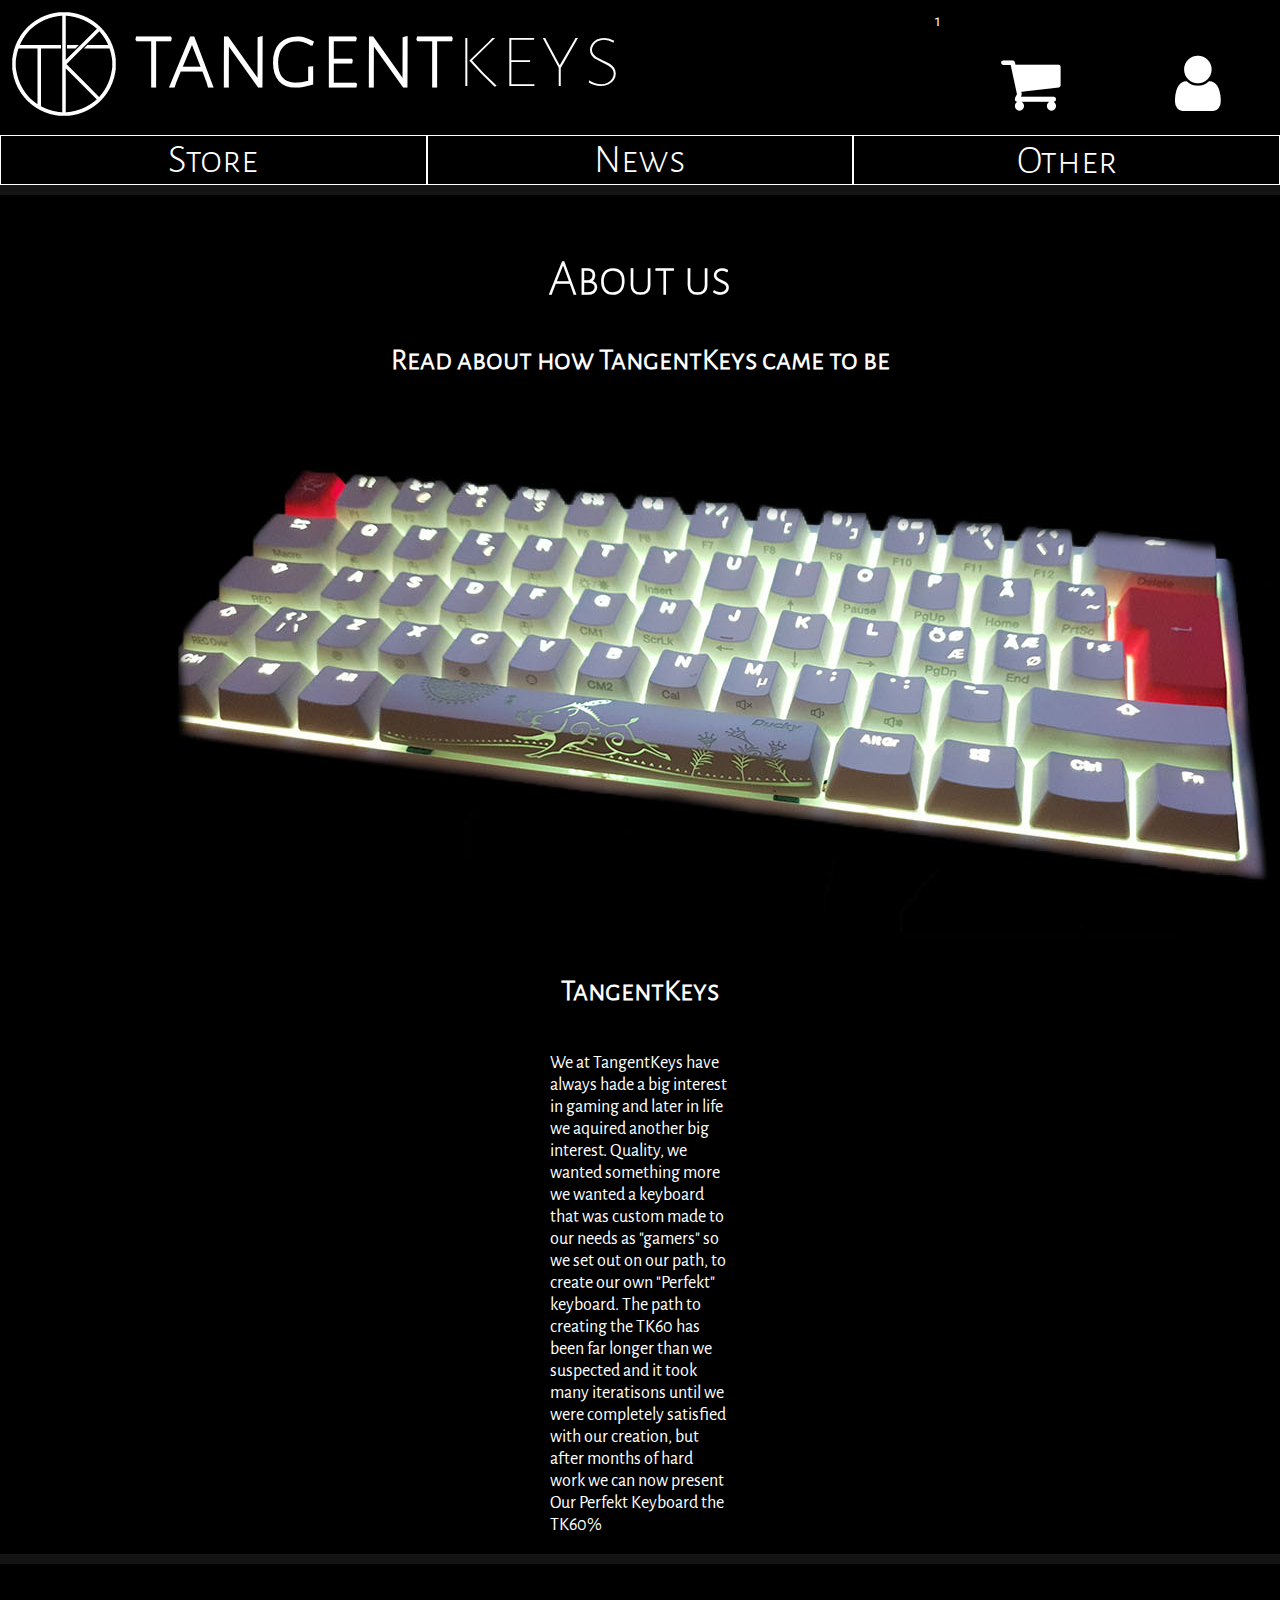
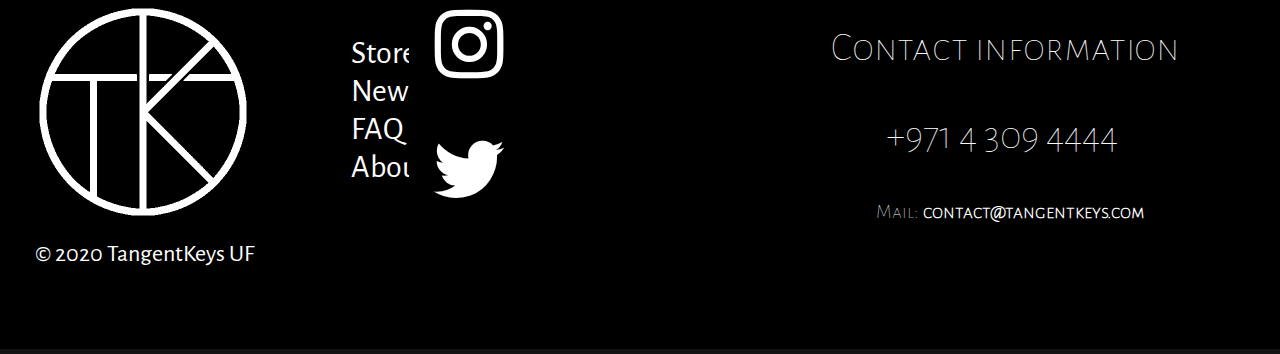
==== commit 109fb4b9: "cart" ====
--- a/about-us.html
+++ b/about-us.html
@@ -18,6 +18,7 @@
 				</span>
 				</a>
 				<div class="user-navigation">
+					<div id="cart-quantity">1</div>
 					<a href="cart-empty.html"><i style="width: 150px" class="fa fa-shopping-cart fa-4x"></i></a>
 					<a href="login.html"><i style="width: 100px" class="fa fa-user fa-4x"></i></a>
 				</div>
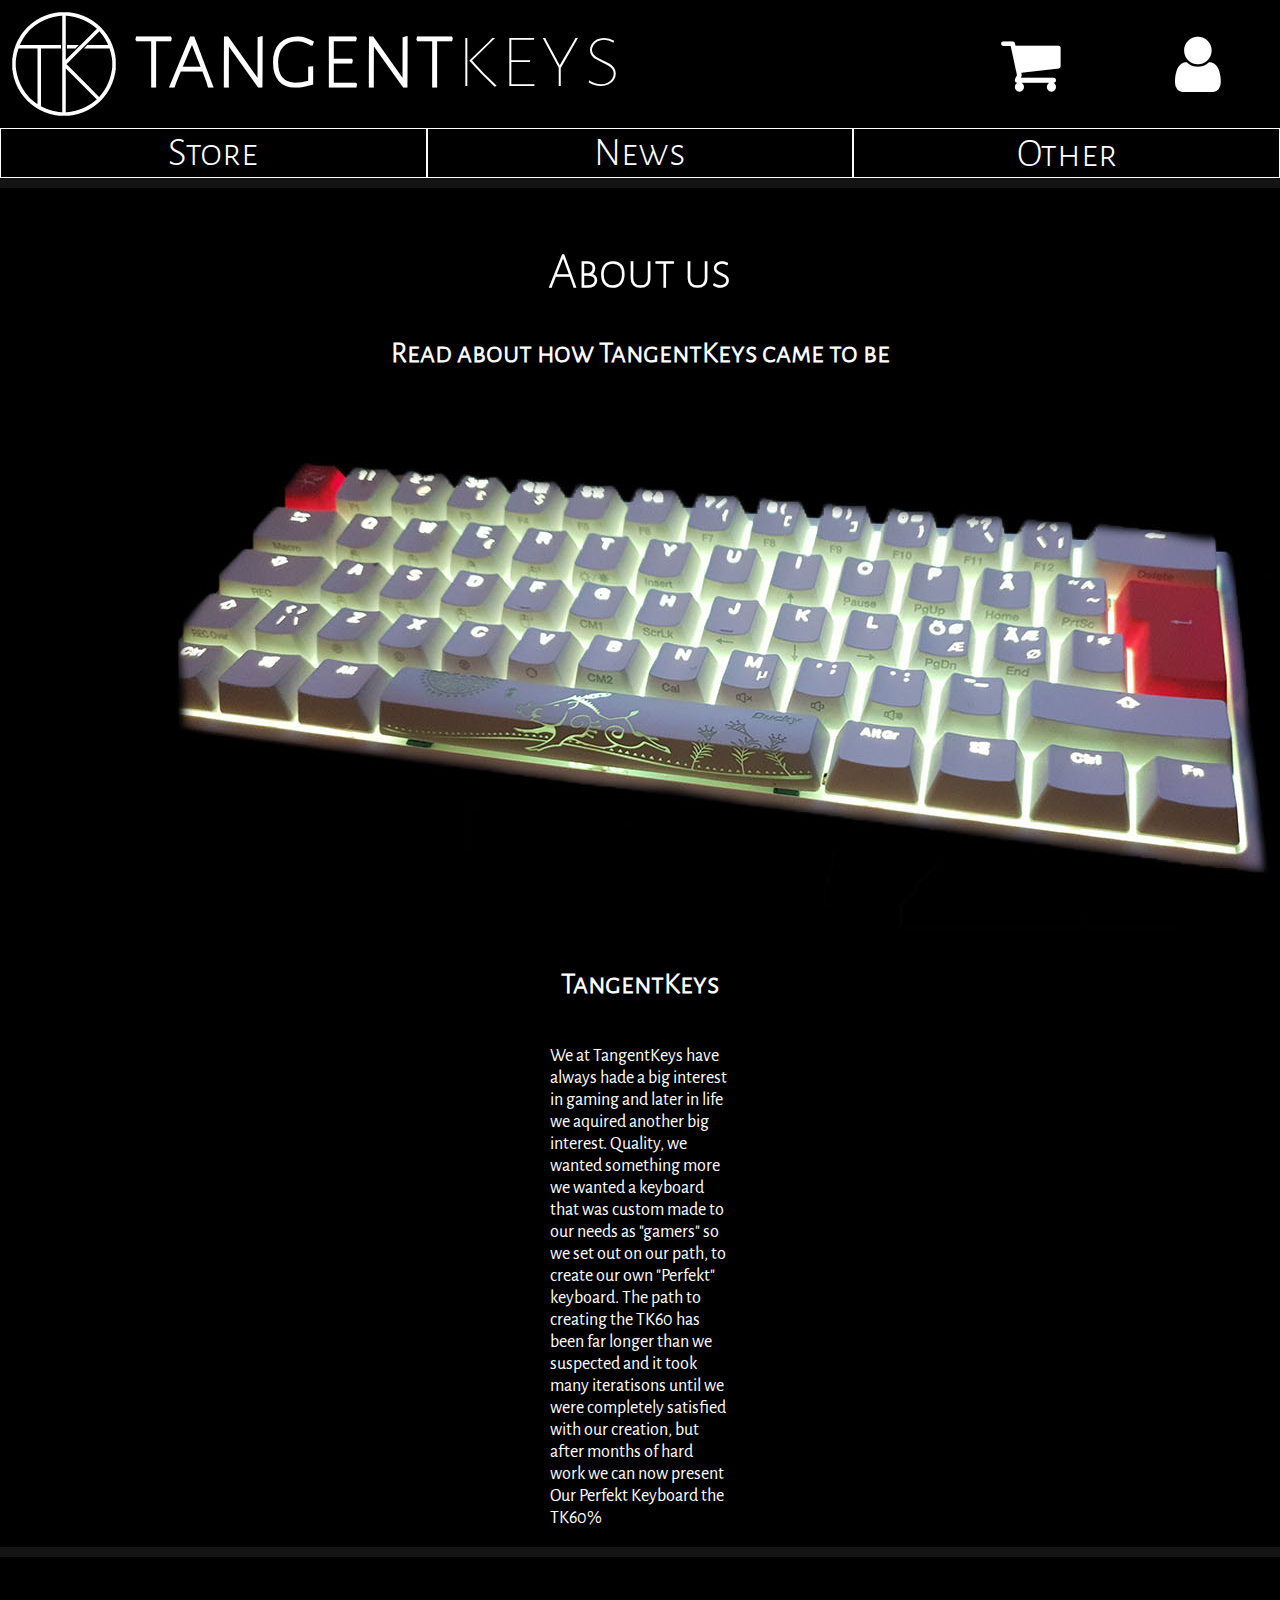
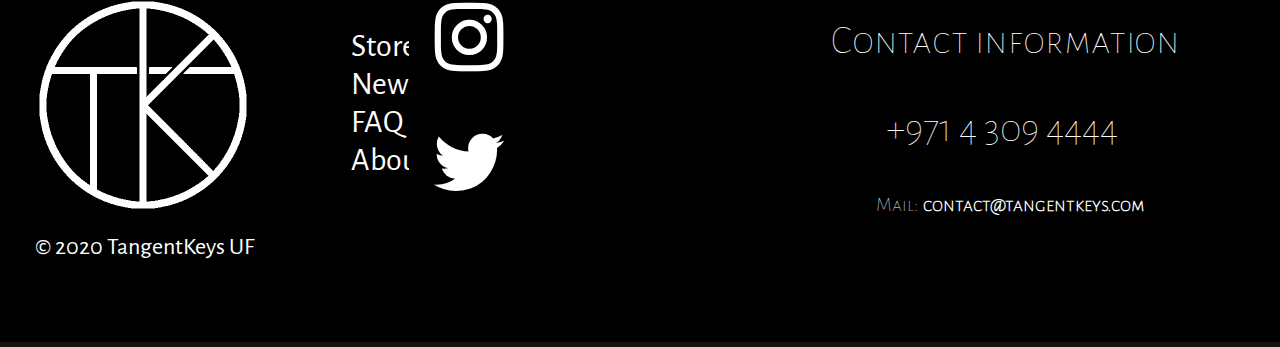
==== commit eb76de44: "Cart fix" ====
--- a/about-us.html
+++ b/about-us.html
@@ -19,7 +19,7 @@
 				</a>
 				<div class="user-navigation">
 					<div id="cart-quantity">1</div>
-					<a href="cart-empty.html"><i style="width: 150px" class="fa fa-shopping-cart fa-4x"></i></a>
+					<a href='#' onclick="enterCart()"><i style="width: 150px" class="fa fa-shopping-cart fa-4x"></i></a>
 					<a href="login.html"><i style="width: 100px" class="fa fa-user fa-4x"></i></a>
 				</div>
 			</div>
@@ -79,5 +79,7 @@
 				</div>
 			</div>
 		</footer>
+
+		<script src="javascript/main.js"></script>
     </body>
 </html>--- a/css/style.css
+++ b/css/style.css
@@ -114,6 +114,19 @@
 	margin-right: 12px;
 }
 
+#cart-quantity {
+	font-family: 'Alegreya Sans SC';
+	position: absolute;
+	font-size: 24px;
+	text-align: center;
+	padding-left: 90px;
+	user-select: none;
+	pointer-events: none;
+	
+	text-align: center;
+	text-decoration: none;
+}
+
 .dropbtn {
 	font-family: "Alegreya Sans SC Light";
 	background-color: black;
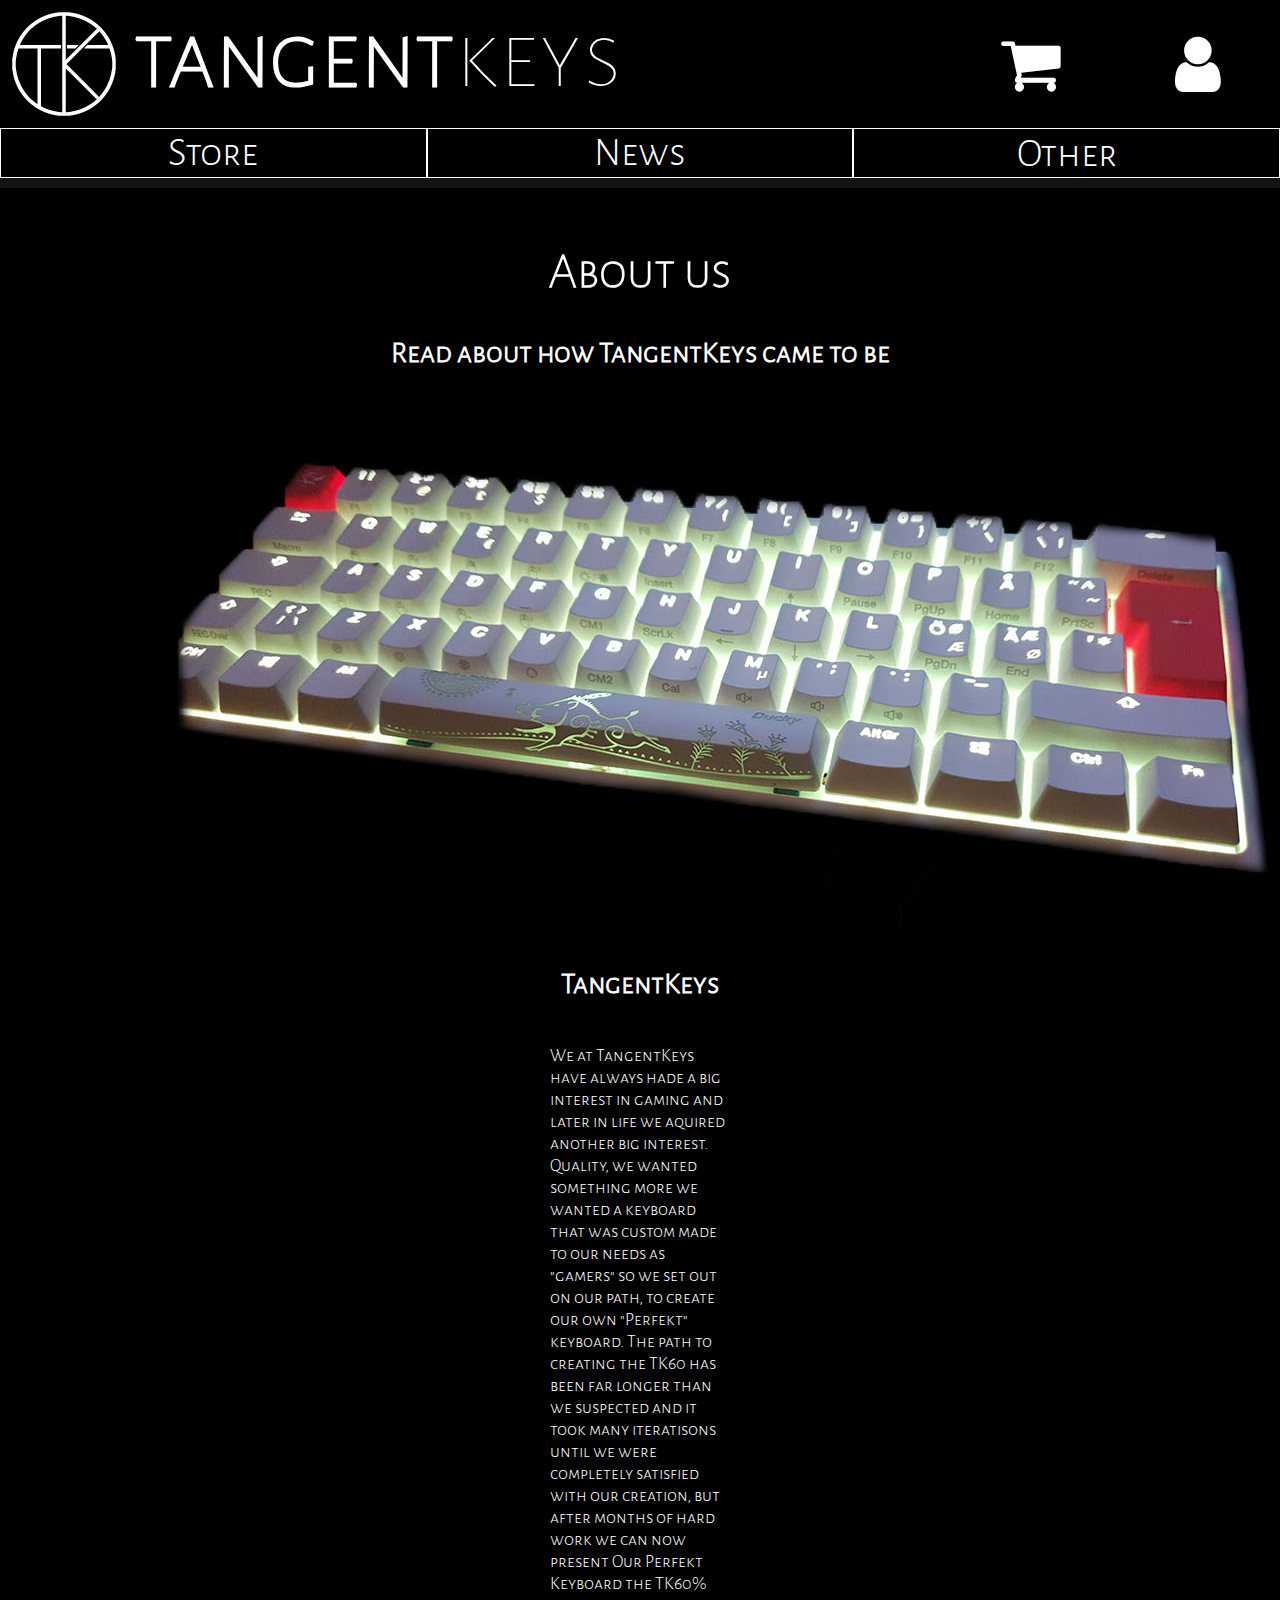
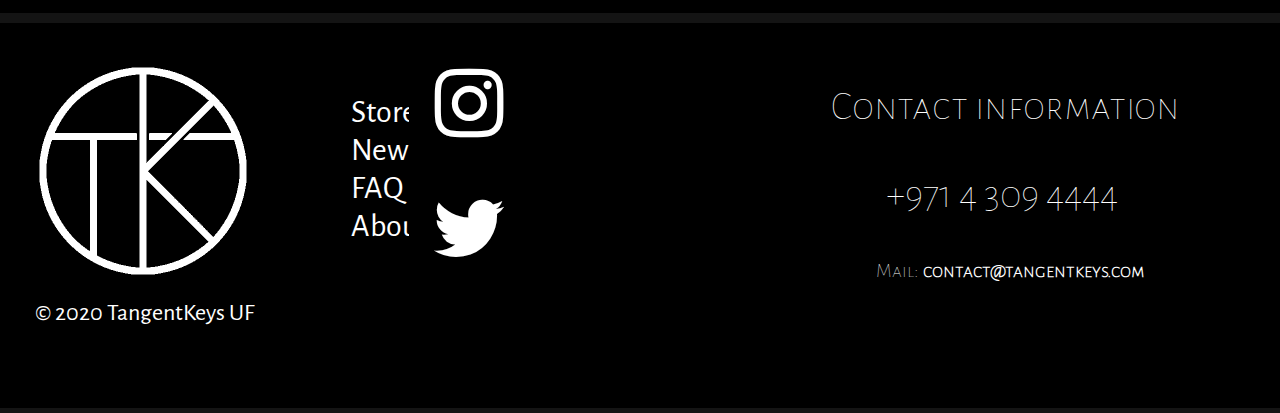
==== commit 9859ea25: "added comments" ====
--- a/about-us.html
+++ b/about-us.html
@@ -1,37 +1,37 @@
 <!DOCTYPE html>
 <html lang="en">
     <head>
-        <meta charset="UTF-8">
+        <meta charset="UTF-8"> <!--ändrar tecken set för att kunna använda flera tecken så som åäö osv-->
         <meta content="Custom made, high quality keyboards" name="keyboard, gaming, 60%, mechanical keyboard">
-        <link rel="stylesheet" type="text/css" href="css/style.css">
-        <link rel="stylesheet" href="https://cdnjs.cloudflare.com/ajax/libs/font-awesome/4.7.0/css/font-awesome.min.css">
-		<link rel="ICON" href="bilder/favicon.ico" type="image/ico">
-        <title>TangentKeys</title>
+        <link rel="stylesheet" type="text/css" href="css/style.css"> <!--Länkar detta dokument med css filen style.css-->
+        <link rel="stylesheet" href="https://cdnjs.cloudflare.com/ajax/libs/font-awesome/4.7.0/css/font-awesome.min.css"> <!--De flesta iconerna kommer från detta stylesheet-->
+		<link rel="ICON" href="bilder/favicon.ico" type="image/ico"> <!--ändrar den lilla bilden på toppen av webbläsaren till TangentKeys logga-->
+        <title>About us</title> <!--Ändrar titeln på sidan till About Us-->
     </head>
     <body>
         <header>
-			<div class="clearfix">
+			<div class="clearfix"> <!--Clearfix sätter backgrunden till svart och texten till vit-->
 				<a href="index.html">
-				<img id="logo" src="bilder/tk.gif" alt="TangentKeys logo">
+				<img id="logo" src="bilder/tk.gif" alt="TangentKeys logo">  <!--TangentKeys logga som länkar till index sidan-->
 				<span class="name">
-					<b>tangent</b>keys
+					<b>tangent</b>keys  <!--Namnet TangentKeys där Tangent står skrivet i bold-->
 				</span>
 				</a>
 				<div class="user-navigation">
-					<div id="cart-quantity">1</div>
-					<a href='#' onclick="enterCart()"><i style="width: 150px" class="fa fa-shopping-cart fa-4x"></i></a>
-					<a href="login.html"><i style="width: 100px" class="fa fa-user fa-4x"></i></a>
+					<div id="cart-quantity">1</div> <!--vissas om användaren har lagt något i kundvagnen-->
+					<a href='#' onclick="enterCart()"><i style="width: 150px" class="fa fa-shopping-cart fa-4x"></i></a> <!--Länkar till cart om kundvagnen har något i sig annars länkar den till cart-empty-->
+					<a href="login.html"><i style="width: 100px" class="fa fa-user fa-4x"></i></a> <!--Profil icon som länkar till Login sidan-->
 				</div>
 			</div>
 			<div class="navmenu">	
 				<ul>
-					<li class="button" onclick="location.href='store.html'">Store</li>
+					<li class="button" onclick="location.href='store.html'">Store</li> 
 					<li class="button" onclick="location.href='news.html'">News</li>
 				</ul>
 				<div class="dropdown">
-					<button class="dropbtn">Other</button>
+					<button class="dropbtn">Other</button> <!--Dropdown meny som dropar ner när musen är över-->
 					<div class="dropdown-content">
-						<a href="faq.html">FAQ</a>
+						<a href="faq.html">FAQ</a> <!--Dropdown inehåller FAQ och about us-->
 						<a href="about-us.html">About</a>
 					</div>
 				</div>
@@ -39,10 +39,10 @@
         </header>
 		<main>
 			<div class="clearfix">
-					<h1 class="h1_news">About us</h1>
+					<h1 class="h1_news">About us</h1> 
 					<h2>Read about how TangentKeys came to be</h2>
-					<a href="product.html"><img id="main_product" src="bilder/bildspel/img3.jpg" alt="två tk60% tangentbord bredvid varandra"></a>
-                <div class=about_us_content>
+					<a href="product.html"><img id="main_product" src="bilder/bildspel/img3.jpg" alt="två tk60% tangentbord bredvid varandra"></a> <!--Visar bilden-->
+                <div class=about_us_content> <!--Texten om företaget visar här-->
                     <h2>
                         TangentKeys
                     </h2>
@@ -59,9 +59,9 @@
         <footer>
 			<div id="footer-wrapper" class="clearfix">
 				<div class="footer-links">
-					<a href="index.html"><img id="footer_logo" src="bilder/tk.gif" alt="TangentKeys logo"></a>
+					<a href="index.html"><img id="footer_logo" src="bilder/tk.gif" alt="TangentKeys logo"></a> <!--Tangentkeys loggan som vissa i footern-->
 					<span class="footer_name">© 2020 TangentKeys UF</span>
-					<span class="vertical-menu">
+					<span class="vertical-menu"> <!--Inehåller Store news Faq och about us och länkar till respektive sida-->
 						<a style="margin-top: 50px" href="store.html" class="active">Store</a>
 						<a href="news.html">News</a>
 						<a href="faq.html">FAQ</a>
@@ -69,17 +69,17 @@
 					</span>
 				</div>
 				<div class="footer-links">
-					<a href="https://instagram.com/tangentkeys" target="blank" class="fa fa-instagram fa-5x"></a>
-					<a href="https://twitter.com/tangentkeys" target="blank" class="fa fa-twitter fa-5x"></a>
+					<a href="https://instagram.com/tangentkeys" target="blank" class="fa fa-instagram fa-5x"></a> <!--Instagram icon och länk-->
+					<a href="https://twitter.com/tangentkeys" target="blank" class="fa fa-twitter fa-5x"></a> <!--Twitter icon och länk -->
 				</div>
 				<div class="footer_info">
 					<p>Contact information</p>
 					<p style="padding-left: 55px;">+971 4 309 4444</p>
-					<a href="mailto:Tangentkeys@contact.com" class="footer_mail"> Mail: <b>contact@tangentkeys.com</b></a>
+					<a href="mailto:Tangentkeys@contact.com" class="footer_mail"> Mail: <b>contact@tangentkeys.com</b></a> <!--Clicbar länk som leder till support mail-->
 				</div>
 			</div>
 		</footer>
 
-		<script src="javascript/main.js"></script>
+		<script src="javascript/main.js"></script> <!--kör Main scriptet på sidan-->
     </body>
 </html>--- a/css/style.css
+++ b/css/style.css
@@ -525,6 +525,7 @@
 .about_us_content p {
 	float: left;
 	text-align: left;
+	font-family: Alegreya Sans SC Light;
 	margin-left: 550px;
 	margin-right: 550px;
 	font-size: 18px;
